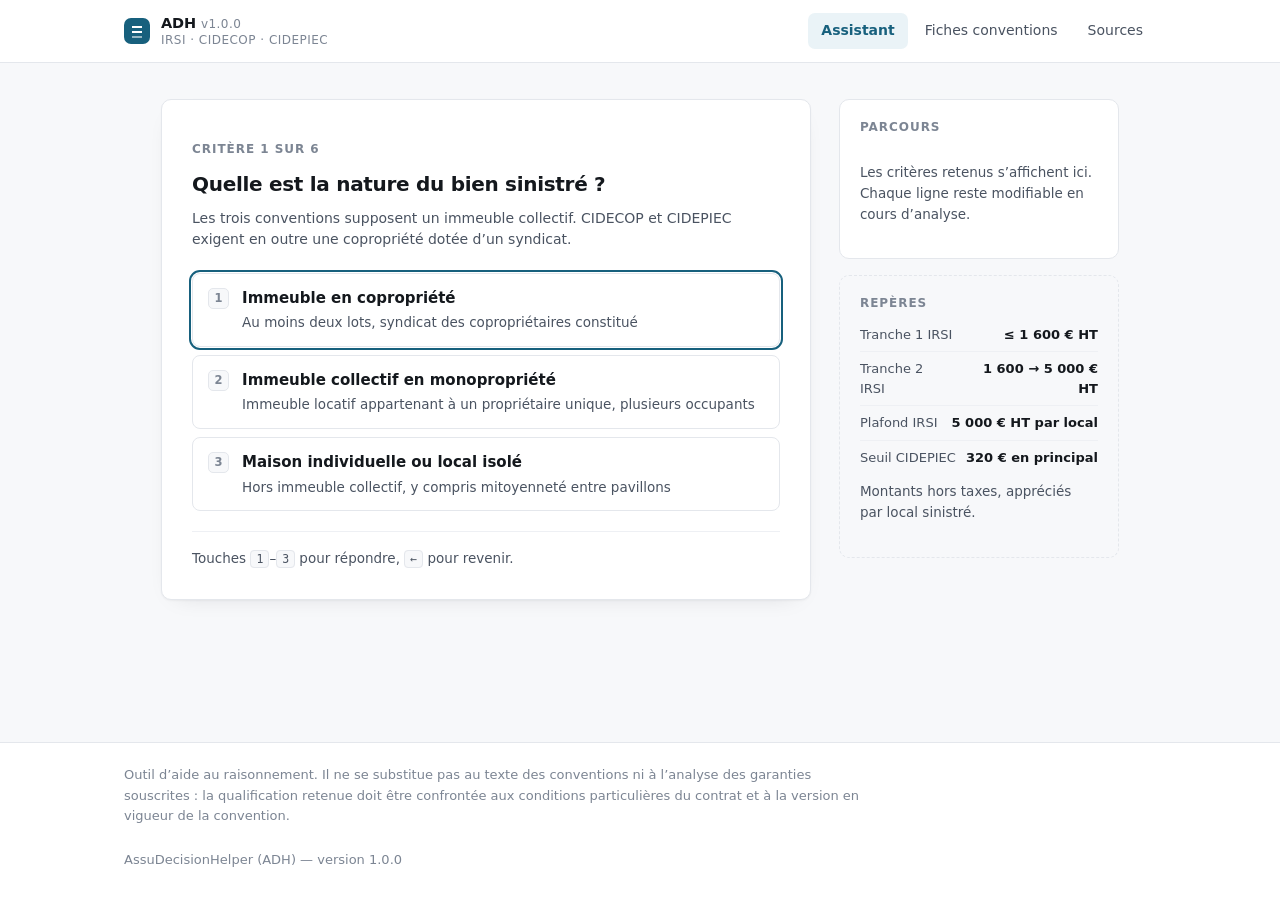
==== index.html @ 17b051e9 "[Add] Initial code" ====
<!doctype html>
<html lang="fr">
  <head>
    <meta charset="utf-8" />
    <meta name="viewport" content="width=device-width, initial-scale=1" />
    <title>ADH — AssuDecisionHelper · IRSI · CIDECOP · CIDEPIEC</title>
    <meta
      name="description"
      content="Outil d'aide à la détermination de la convention d'indemnisation applicable à un sinistre en immeuble collectif : IRSI, CIDECOP, CIDEPIEC."
    />
    <link rel="stylesheet" href="assets/styles.css" />
  </head>
  <body>
    <header class="topbar">
      <div class="wrap topbar__inner">
        <div class="brand">
          <span class="brand__mark" aria-hidden="true"></span>
          <span class="brand__text">
            <strong>ADH <span class="brand__version" id="brand-version"></span></strong>
            <span>IRSI · CIDECOP · CIDEPIEC</span>
          </span>
        </div>
        <nav class="tabs" aria-label="Sections">
          <button class="tab is-active" data-view="assistant" type="button">Assistant</button>
          <button class="tab" data-view="fiches" type="button">Fiches conventions</button>
          <button class="tab" data-view="sources" type="button">Sources</button>
        </nav>
      </div>
    </header>

    <main class="wrap">
      <!-- ================= Assistant ================= -->
      <section id="view-assistant">
        <div class="layout">
          <div class="layout__main">
            <div id="stage" aria-live="polite"></div>
          </div>

          <aside class="layout__side" aria-label="Récapitulatif du parcours">
            <div class="panel">
              <div class="panel__head">
                <h2>Parcours</h2>
                <button id="reset" class="linkbtn" type="button" hidden>Réinitialiser</button>
              </div>
              <ol id="trail" class="trail"></ol>
              <p id="trail-empty" class="muted small">
                Les critères retenus s’affichent ici. Chaque ligne reste modifiable en cours d’analyse.
              </p>
            </div>

            <div class="panel panel--quiet">
              <h2>Repères</h2>
              <dl class="reperes">
                <div><dt>Tranche 1 IRSI</dt><dd>≤ 1 600 € HT</dd></div>
                <div><dt>Tranche 2 IRSI</dt><dd>1 600 → 5 000 € HT</dd></div>
                <div><dt>Plafond IRSI</dt><dd>5 000 € HT par local</dd></div>
                <div><dt>Seuil CIDEPIEC</dt><dd>320 € en principal</dd></div>
              </dl>
              <p class="muted small">Montants hors taxes, appréciés par local sinistré.</p>
            </div>
          </aside>
        </div>
      </section>

      <!-- ================= Fiches ================= -->
      <section id="view-fiches" hidden>
        <div class="pagehead">
          <h1>Fiches conventions</h1>
          <p class="muted">
            Périmètre, mécanisme et répartition de la charge pour chacune des conventions mobilisables en immeuble
            collectif.
          </p>
        </div>

        <div class="table-scroll">
          <table class="compare">
            <caption class="sr-only">Comparatif des trois conventions</caption>
            <thead>
              <tr>
                <th scope="col">Critère</th>
                <th scope="col">IRSI</th>
                <th scope="col">CIDECOP</th>
                <th scope="col">CIDEPIEC</th>
              </tr>
            </thead>
            <tbody>
              <tr>
                <th scope="row">Immeuble</th>
                <td>Collectif, copropriété ou monopropriété</td>
                <td>Copropriété</td>
                <td>Copropriété</td>
              </tr>
              <tr>
                <th scope="row">Périls</th>
                <td>Dégât des eaux, incendie</td>
                <td>Dégât des eaux</td>
                <td>Incendie, foudre, explosion, tempête, CatNat, vol, vandalisme, choc, attentat</td>
              </tr>
              <tr>
                <th scope="row">Montant</th>
                <td>≤ 5 000 € HT par local</td>
                <td>Au-delà du champ IRSI</td>
                <td>&gt; 320 € en principal</td>
              </tr>
              <tr>
                <th scope="row">Gestion</th>
                <td>Assureur gestionnaire unique</td>
                <td>Répartition par nature de dommage</td>
                <td>Répartition par nature de dommage</td>
              </tr>
              <tr>
                <th scope="row">Recours</th>
                <td>Abandonné en T1, ouvert en T2</td>
                <td>Renonciation réciproque</td>
                <td>Renonciation réciproque</td>
              </tr>
            </tbody>
          </table>
        </div>

        <div id="fiches" class="fiches"></div>
      </section>

      <!-- ================= Sources ================= -->
      <section id="view-sources" hidden>
        <div class="pagehead">
          <h1>Sources</h1>
          <p class="muted">
            Documents sur lesquels reposent les règles codées dans cet outil, et points que ces documents ne
            permettent pas de trancher. Liens vérifiés le <span id="date-consultation"></span>.
          </p>
        </div>
        <div id="reserves"></div>
        <div id="sources" class="sources"></div>
      </section>
    </main>

    <footer class="footer">
      <div class="wrap footer__inner">
        <p>
          Outil d’aide au raisonnement. Il ne se substitue pas au texte des conventions ni à l’analyse des garanties
          souscrites : la qualification retenue doit être confrontée aux conditions particulières du contrat et à la
          version en vigueur de la convention.
        </p>
        <p class="footer__meta" id="footer-version"></p>
      </div>
    </footer>

    <script src="assets/version.js"></script>
    <script src="assets/rules.js"></script>
    <script src="assets/sources.js"></script>
    <script src="assets/parcours.js"></script>
    <script src="assets/app.js"></script>
  </body>
</html>
---- assets/styles.css ----
/* ============================================================
   Aide à la décision conventionnelle — feuille de style
   Parti pris : clair, sobre, dense en information mais aéré.
   ============================================================ */

:root {
  --ink: #14181d;
  --ink-soft: #4a5361;
  --ink-faint: #7c8593;
  --line: #e4e7ec;
  --line-soft: #eef0f4;
  --bg: #ffffff;
  --bg-soft: #f7f8fa;
  --accent: #17607d;
  --accent-soft: #eaf3f7;
  --accent-line: #bcd8e3;

  --irsi: #17607d;
  --irsi-bg: #eaf3f7;
  --cidecop: #1d6b52;
  --cidecop-bg: #e9f4ef;
  --cidepiec: #8a5314;
  --cidepiec-bg: #fbf1e3;
  --neutre: #5a6472;
  --neutre-bg: #f2f4f7;

  --radius: 10px;
  --shadow: 0 1px 2px rgba(20, 24, 29, 0.04), 0 8px 24px -16px rgba(20, 24, 29, 0.18);
}

* {
  box-sizing: border-box;
}

html {
  -webkit-text-size-adjust: 100%;
}

body {
  margin: 0;
  min-height: 100vh;
  display: flex;
  flex-direction: column;
  background: var(--bg-soft);
  color: var(--ink);
  font-family: "Segoe UI", system-ui, -apple-system, "Helvetica Neue", Arial, sans-serif;
  font-size: 15.5px;
  line-height: 1.55;
  -webkit-font-smoothing: antialiased;
}

.wrap {
  max-width: 1080px;
  margin: 0 auto;
  padding: 0 24px;
}

.sr-only {
  position: absolute;
  width: 1px;
  height: 1px;
  overflow: hidden;
  clip: rect(0 0 0 0);
  white-space: nowrap;
}

.muted {
  color: var(--ink-soft);
}
.small {
  font-size: 13.5px;
}

/* ---------------- Barre supérieure ---------------- */

.topbar {
  background: var(--bg);
  border-bottom: 1px solid var(--line);
  position: sticky;
  top: 0;
  z-index: 10;
}

.topbar__inner {
  display: flex;
  align-items: center;
  justify-content: space-between;
  gap: 24px;
  min-height: 62px;
  flex-wrap: wrap;
}

.brand {
  display: flex;
  align-items: center;
  gap: 11px;
}

.brand__mark {
  width: 26px;
  height: 26px;
  border-radius: 7px;
  background: var(--accent);
  position: relative;
  flex: none;
}
.brand__mark::after {
  content: "";
  position: absolute;
  inset: 8px 8px auto 8px;
  height: 2px;
  background: #fff;
  box-shadow: 0 5px 0 #fff, 0 10px 0 rgba(255, 255, 255, 0.55);
}

.brand__text {
  display: flex;
  flex-direction: column;
  line-height: 1.25;
}
.brand__text strong {
  font-size: 14.5px;
  font-weight: 600;
  letter-spacing: -0.01em;
}
.brand__text span {
  font-size: 12px;
  color: var(--ink-faint);
  letter-spacing: 0.04em;
}

.tabs {
  display: flex;
  gap: 4px;
}

.tab {
  appearance: none;
  border: 0;
  background: none;
  font: inherit;
  font-size: 14px;
  color: var(--ink-soft);
  padding: 7px 13px;
  border-radius: 7px;
  cursor: pointer;
}
.tab:hover {
  background: var(--bg-soft);
  color: var(--ink);
}
.tab.is-active {
  background: var(--accent-soft);
  color: var(--accent);
  font-weight: 600;
}

/* ---------------- Mise en page ---------------- */

/* Sélecteur composé : main porte aussi .wrap, dont le padding l'emporterait
   sur un simple sélecteur de type et écraserait le retrait vertical. */
main.wrap {
  flex: 1;
  padding: 36px 24px 60px;
}

.layout {
  display: grid;
  grid-template-columns: minmax(0, 1fr) 280px;
  gap: 28px;
  align-items: start;
}

@media (max-width: 880px) {
  .layout {
    grid-template-columns: minmax(0, 1fr);
  }
  .layout__side {
    order: -1;
  }
}

.pagehead {
  margin-bottom: 26px;
}
.pagehead h1 {
  font-size: 22px;
  font-weight: 600;
  letter-spacing: -0.015em;
  margin: 0 0 6px;
}
.pagehead p {
  margin: 0;
  max-width: 62ch;
}

/* ---------------- Carte de question ---------------- */

.card {
  background: var(--bg);
  border: 1px solid var(--line);
  border-radius: var(--radius);
  box-shadow: var(--shadow);
  padding: 28px 30px 30px;
}

.step {
  font-size: 12px;
  font-weight: 600;
  letter-spacing: 0.08em;
  text-transform: uppercase;
  color: var(--ink-faint);
  margin-bottom: 10px;
}

.question {
  font-size: 20px;
  font-weight: 600;
  letter-spacing: -0.015em;
  margin: 0 0 8px;
}

.hint {
  margin: 0 0 22px;
  color: var(--ink-soft);
  font-size: 14px;
  max-width: 66ch;
}

.options {
  display: grid;
  gap: 8px;
}

.option {
  display: flex;
  align-items: flex-start;
  gap: 13px;
  width: 100%;
  text-align: left;
  font: inherit;
  color: inherit;
  background: var(--bg);
  border: 1px solid var(--line);
  border-radius: 8px;
  padding: 13px 15px;
  cursor: pointer;
  transition: border-color 0.12s, background 0.12s, box-shadow 0.12s;
}
.option:hover {
  border-color: var(--accent-line);
  background: #fcfdfe;
}
.option:focus-visible {
  outline: 2px solid var(--accent);
  outline-offset: 1px;
}

.option__key {
  flex: none;
  width: 21px;
  height: 21px;
  border-radius: 5px;
  background: var(--bg-soft);
  border: 1px solid var(--line);
  color: var(--ink-faint);
  font-size: 11.5px;
  font-weight: 600;
  display: grid;
  place-items: center;
  margin-top: 1px;
}
.option:hover .option__key {
  background: var(--accent-soft);
  border-color: var(--accent-line);
  color: var(--accent);
}

.option__body {
  min-width: 0;
}
.option__label {
  font-weight: 550;
  font-size: 15px;
}
.option__hint {
  color: var(--ink-soft);
  font-size: 13.5px;
  margin-top: 2px;
}

.cardfoot {
  margin-top: 20px;
  padding-top: 16px;
  border-top: 1px solid var(--line-soft);
  display: flex;
  gap: 16px;
  align-items: center;
  flex-wrap: wrap;
}

.kbd {
  font-family: ui-monospace, "Cascadia Mono", Consolas, monospace;
  font-size: 11.5px;
  background: var(--bg-soft);
  border: 1px solid var(--line);
  border-radius: 4px;
  padding: 1px 5px;
  color: var(--ink-soft);
}

.linkbtn {
  appearance: none;
  border: 0;
  background: none;
  font: inherit;
  font-size: 13.5px;
  color: var(--accent);
  cursor: pointer;
  padding: 0;
  text-decoration: underline;
  text-decoration-color: var(--accent-line);
  text-underline-offset: 3px;
}
.linkbtn:hover {
  text-decoration-color: currentColor;
}

.btn {
  appearance: none;
  font: inherit;
  font-size: 14px;
  border: 1px solid var(--line);
  background: var(--bg);
  color: var(--ink);
  border-radius: 7px;
  padding: 8px 14px;
  cursor: pointer;
}
.btn:hover {
  border-color: var(--accent-line);
  background: #fcfdfe;
}
.btn--primary {
  background: var(--accent);
  border-color: var(--accent);
  color: #fff;
}
.btn--primary:hover {
  background: #14556f;
  border-color: #14556f;
}

/* ---------------- Panneau latéral ---------------- */

.panel {
  background: var(--bg);
  border: 1px solid var(--line);
  border-radius: var(--radius);
  padding: 18px 20px 20px;
  margin-bottom: 16px;
}
.panel--quiet {
  background: transparent;
  border-style: dashed;
}
.panel h2 {
  font-size: 12px;
  font-weight: 600;
  letter-spacing: 0.08em;
  text-transform: uppercase;
  color: var(--ink-faint);
  margin: 0 0 12px;
}
.panel__head {
  display: flex;
  align-items: baseline;
  justify-content: space-between;
  gap: 12px;
}
.panel__head h2 {
  margin-bottom: 12px;
}

.trail {
  list-style: none;
  margin: 0;
  padding: 0;
  display: grid;
  gap: 2px;
}
.trail:empty {
  display: none;
}

.trail__item {
  display: block;
  width: 100%;
  text-align: left;
  font: inherit;
  background: none;
  border: 0;
  border-left: 2px solid var(--line);
  padding: 5px 0 6px 12px;
  cursor: pointer;
  border-radius: 0 5px 5px 0;
}
.trail__item:hover {
  background: var(--bg-soft);
  border-left-color: var(--accent);
}
.trail__item dl {
  margin: 0;
}
.trail__item dt {
  font-size: 11.5px;
  color: var(--ink-faint);
  letter-spacing: 0.01em;
}
.trail__item dd {
  margin: 0;
  font-size: 13.5px;
  font-weight: 550;
  color: var(--ink);
}

.reperes {
  margin: 0 0 10px;
  display: grid;
  gap: 7px;
}
.reperes > div {
  display: flex;
  justify-content: space-between;
  gap: 10px;
  font-size: 13px;
  padding-bottom: 6px;
  border-bottom: 1px solid var(--line-soft);
}
.reperes > div:last-child {
  border-bottom: 0;
  padding-bottom: 0;
}
.reperes dt {
  color: var(--ink-soft);
}
.reperes dd {
  margin: 0;
  font-variant-numeric: tabular-nums;
  font-weight: 550;
  text-align: right;
}

/* ---------------- Résultat ---------------- */

.result {
  background: var(--bg);
  border: 1px solid var(--line);
  border-radius: var(--radius);
  box-shadow: var(--shadow);
  overflow: hidden;
}

/* La carte reçoit le focus au rendu pour les lecteurs d'écran : pas d'anneau visible. */
.result:focus {
  outline: none;
}

.result__head {
  padding: 24px 30px 22px;
  border-bottom: 1px solid var(--line-soft);
  border-top: 3px solid var(--tone, var(--accent));
  background: var(--tone-bg, var(--accent-soft));
}

.result__eyebrow {
  display: flex;
  align-items: center;
  gap: 9px;
  margin-bottom: 8px;
}
.result__code {
  font-size: 12px;
  font-weight: 700;
  letter-spacing: 0.1em;
  text-transform: uppercase;
  color: var(--tone, var(--accent));
}
.badge {
  font-size: 11.5px;
  font-weight: 600;
  padding: 2px 8px;
  border-radius: 20px;
  background: rgba(255, 255, 255, 0.75);
  border: 1px solid var(--tone-line, var(--accent-line));
  color: var(--tone, var(--accent));
}

.result__title {
  font-size: 21px;
  font-weight: 600;
  letter-spacing: -0.018em;
  margin: 0 0 3px;
}
.result__sub {
  margin: 0 0 12px;
  font-size: 13.5px;
  color: var(--ink-soft);
}
.result__lead {
  margin: 0;
  font-size: 15px;
  max-width: 70ch;
}

.result__body {
  padding: 24px 30px 8px;
}

.block {
  padding-bottom: 22px;
  margin-bottom: 22px;
  border-bottom: 1px solid var(--line-soft);
}
.block:last-child {
  border-bottom: 0;
}
.block > h3 {
  font-size: 12px;
  font-weight: 600;
  letter-spacing: 0.08em;
  text-transform: uppercase;
  color: var(--ink-faint);
  margin: 0 0 10px;
}
.block p {
  margin: 0 0 8px;
  max-width: 74ch;
}
.block p:last-child {
  margin-bottom: 0;
}

.list {
  margin: 0;
  padding-left: 0;
  list-style: none;
  display: grid;
  gap: 7px;
  max-width: 74ch;
}
.list li {
  position: relative;
  padding-left: 18px;
}
.list li::before {
  content: "";
  position: absolute;
  left: 3px;
  top: 0.62em;
  width: 5px;
  height: 5px;
  border-radius: 50%;
  background: var(--accent-line);
}

.list--num {
  counter-reset: s;
}
.list--num li {
  padding-left: 26px;
  counter-increment: s;
}
.list--num li::before {
  content: counter(s);
  background: var(--bg-soft);
  border: 1px solid var(--line);
  color: var(--ink-soft);
  width: 18px;
  height: 18px;
  border-radius: 5px;
  top: 0.18em;
  left: 0;
  font-size: 11px;
  font-weight: 600;
  display: grid;
  place-items: center;
  line-height: 1;
}

.callout {
  background: #fffdf7;
  border: 1px solid #f0e4c8;
  border-radius: 8px;
  padding: 14px 16px;
}
.callout > h3 {
  color: #8a6b14;
}
.callout .list li::before {
  background: #d9bb6a;
}

.spotlight {
  display: flex;
  align-items: center;
  gap: 12px;
  background: var(--bg-soft);
  border: 1px solid var(--line);
  border-radius: 8px;
  padding: 14px 16px;
}
.spotlight__label {
  font-size: 11.5px;
  font-weight: 600;
  letter-spacing: 0.07em;
  text-transform: uppercase;
  color: var(--ink-faint);
  flex: none;
}
.spotlight__value {
  font-weight: 600;
  font-size: 15px;
}
@media (max-width: 620px) {
  .spotlight {
    flex-direction: column;
    align-items: flex-start;
    gap: 4px;
  }
}

.result__foot {
  padding: 18px 30px 22px;
  border-top: 1px solid var(--line-soft);
  background: #fcfcfd;
  display: flex;
  gap: 10px;
  flex-wrap: wrap;
}

/* ---------------- Fiches ---------------- */

.fiches {
  display: grid;
  gap: 16px;
  margin-top: 26px;
}

.fiche {
  background: var(--bg);
  border: 1px solid var(--line);
  border-left: 3px solid var(--tone, var(--accent));
  border-radius: var(--radius);
  padding: 22px 26px 24px;
}
.fiche__code {
  font-size: 12px;
  font-weight: 700;
  letter-spacing: 0.1em;
  text-transform: uppercase;
  color: var(--tone, var(--accent));
}
.fiche h2 {
  font-size: 18px;
  font-weight: 600;
  letter-spacing: -0.015em;
  margin: 4px 0 2px;
  text-transform: none;
  color: var(--ink);
}
.fiche__nom {
  font-size: 13.5px;
  color: var(--ink-soft);
  margin: 0 0 10px;
}
.fiche__lead {
  margin: 0 0 18px;
  max-width: 76ch;
}
.fiche__grid {
  display: grid;
  gap: 18px;
}
@media (min-width: 760px) {
  .fiche__grid {
    grid-template-columns: repeat(auto-fit, minmax(240px, 1fr));
  }
}
.fiche__grid h3 {
  font-size: 12px;
  font-weight: 600;
  letter-spacing: 0.08em;
  text-transform: uppercase;
  color: var(--ink-faint);
  margin: 0 0 8px;
}

/* ---------------- Comparatif ---------------- */

.table-scroll {
  overflow-x: auto;
  border: 1px solid var(--line);
  border-radius: var(--radius);
  background: var(--bg);
}

.compare {
  border-collapse: collapse;
  width: 100%;
  min-width: 720px;
  font-size: 13.5px;
}
.compare th,
.compare td {
  text-align: left;
  padding: 11px 16px;
  border-bottom: 1px solid var(--line-soft);
  vertical-align: top;
}
.compare thead th {
  font-size: 11.5px;
  letter-spacing: 0.07em;
  text-transform: uppercase;
  color: var(--ink-faint);
  background: var(--bg-soft);
  font-weight: 600;
  white-space: nowrap;
}
.compare tbody th {
  color: var(--ink-soft);
  font-weight: 550;
  white-space: nowrap;
  width: 1%;
}
.compare tbody tr:last-child th,
.compare tbody tr:last-child td {
  border-bottom: 0;
}

/* ---------------- Sources ---------------- */

.reserves {
  background: #fffdf7;
  border: 1px solid #f0e4c8;
  border-radius: var(--radius);
  padding: 20px 24px 22px;
  margin-bottom: 30px;
}
.reserves h2 {
  font-size: 12px;
  font-weight: 600;
  letter-spacing: 0.08em;
  text-transform: uppercase;
  color: #8a6b14;
  margin: 0 0 14px;
}
.reserves__list {
  margin: 0;
  display: grid;
  gap: 12px;
}
@media (min-width: 780px) {
  /* Terme à gauche, portée de la réserve à droite. */
  .reserves__list {
    grid-template-columns: minmax(150px, 0.45fr) 1fr;
    gap: 13px 24px;
  }
}
.reserves__list dt {
  font-weight: 600;
  font-size: 14px;
}
.reserves__list dd {
  margin: 2px 0 0;
  font-size: 13.5px;
  color: var(--ink-soft);
}

.sources {
  display: grid;
  gap: 30px;
}

.srcgroup__titre {
  font-size: 12px;
  font-weight: 600;
  letter-spacing: 0.08em;
  text-transform: uppercase;
  color: var(--ink-faint);
  margin: 0 0 8px;
  padding-bottom: 8px;
  border-bottom: 1px solid var(--line);
}
.srcgroup__intro {
  margin: 0 0 16px;
  font-size: 13.5px;
  color: var(--ink-soft);
  max-width: 80ch;
}

.srclist {
  list-style: none;
  margin: 0;
  padding: 0;
  display: grid;
  gap: 12px;
}

.src {
  background: var(--bg);
  border: 1px solid var(--line);
  border-radius: 8px;
  padding: 15px 18px 16px;
}
.src--manquant {
  background: transparent;
  border-style: dashed;
}

.src__titre {
  font-size: 15px;
  font-weight: 600;
  color: var(--accent);
  text-decoration: none;
  border-bottom: 1px solid var(--accent-line);
  padding-bottom: 1px;
}
a.src__titre:hover {
  border-bottom-color: var(--accent);
}
.src--manquant .src__titre {
  color: var(--ink-soft);
  border-bottom: 0;
}

.src__meta {
  margin: 3px 0 0;
  font-size: 13px;
  color: var(--ink-faint);
}
.src__format {
  font-variant-numeric: tabular-nums;
}
.src__note {
  margin: 9px 0 0;
  font-size: 13.5px;
  color: var(--ink-soft);
  max-width: 84ch;
}
.src__url {
  margin: 9px 0 0;
  font-family: ui-monospace, "Cascadia Mono", Consolas, monospace;
  font-size: 11.5px;
  color: var(--ink-faint);
  word-break: break-all;
}

/* ---------------- Pied de page ---------------- */

.footer {
  border-top: 1px solid var(--line);
  background: var(--bg);
  padding: 22px 0 30px;
}
.footer__inner {
  display: flex;
  justify-content: space-between;
  align-items: flex-end;
  gap: 24px;
  flex-wrap: wrap;
}
.footer p {
  margin: 0;
  font-size: 13px;
  color: var(--ink-faint);
  max-width: 90ch;
}
.footer__meta {
  white-space: nowrap;
  font-variant-numeric: tabular-nums;
}

.brand__version {
  font-weight: 500;
  color: var(--ink-faint);
  font-variant-numeric: tabular-nums;
  font-size: 12.5px;
}

/* ---------------- Impression ---------------- */

@media print {
  body {
    background: #fff;
    font-size: 11pt;
  }
  .topbar,
  .footer,
  .result__foot,
  .panel--quiet,
  #reset,
  .cardfoot {
    display: none !important;
  }
  .layout {
    grid-template-columns: 1fr;
  }
  .result,
  .panel {
    box-shadow: none;
    break-inside: avoid;
  }
  .result__head {
    background: #fff;
  }
}
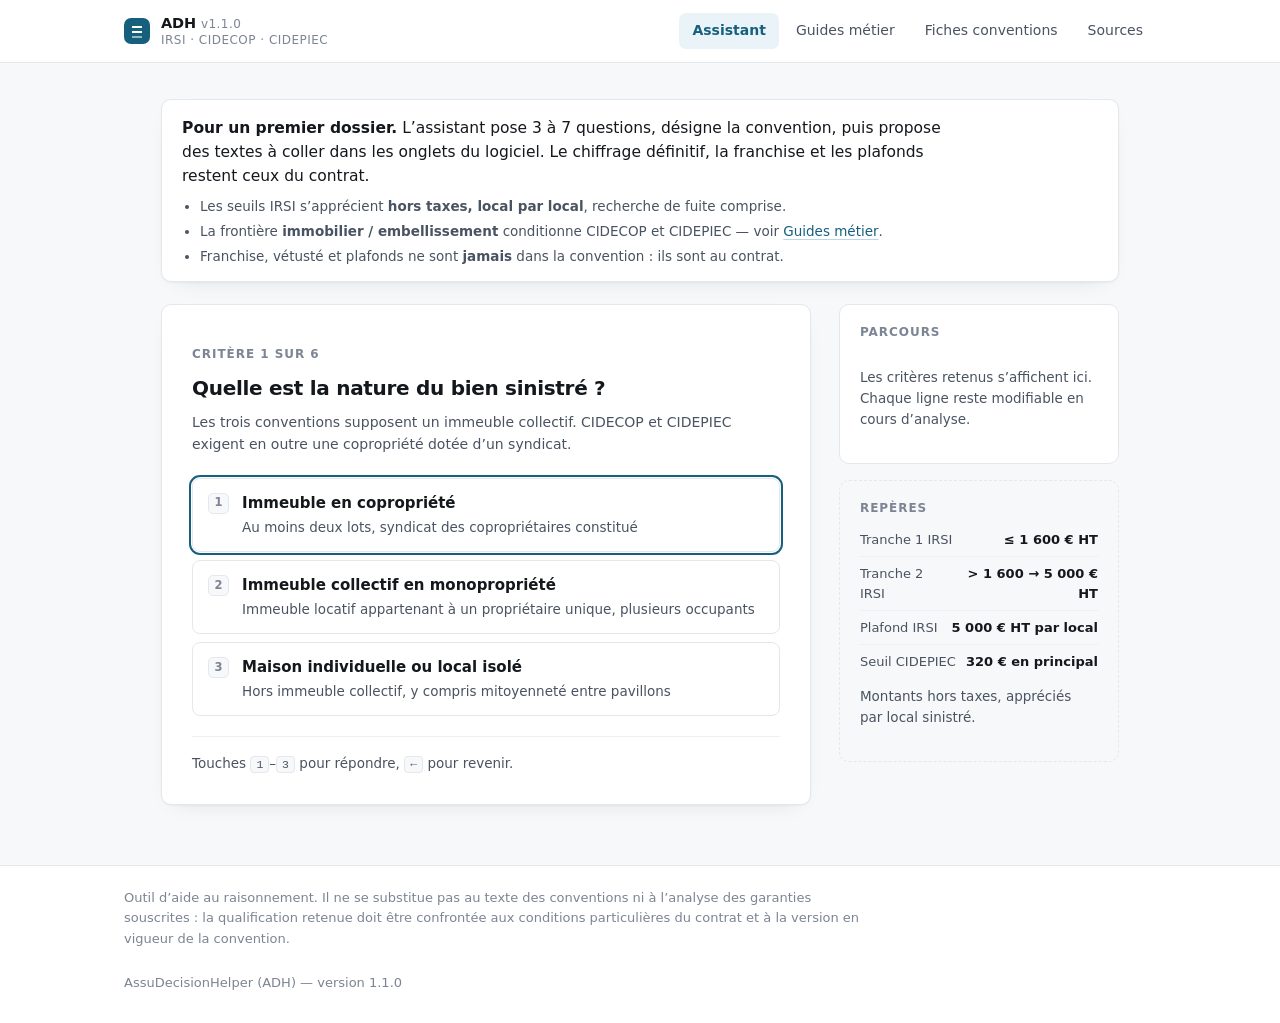
==== commit ba8dbd8e: "[Modify] Auto generated text" ====
--- a/index.html
+++ b/index.html
@@ -6,7 +6,7 @@
     <title>ADH — AssuDecisionHelper · IRSI · CIDECOP · CIDEPIEC</title>
     <meta
       name="description"
-      content="Outil d'aide à la détermination de la convention d'indemnisation applicable à un sinistre en immeuble collectif : IRSI, CIDECOP, CIDEPIEC."
+      content="Aide les nouveaux experts à qualifier IRSI, CIDECOP ou CIDEPIEC, chiffrer l'assiette du dossier et coller les textes dans leur logiciel."
     />
     <link rel="stylesheet" href="assets/styles.css" />
   </head>
@@ -22,6 +22,7 @@
         </div>
         <nav class="tabs" aria-label="Sections">
           <button class="tab is-active" data-view="assistant" type="button">Assistant</button>
+          <button class="tab" data-view="guides" type="button">Guides métier</button>
           <button class="tab" data-view="fiches" type="button">Fiches conventions</button>
           <button class="tab" data-view="sources" type="button">Sources</button>
         </nav>
@@ -31,6 +32,21 @@
     <main class="wrap">
       <!-- ================= Assistant ================= -->
       <section id="view-assistant">
+        <aside id="intro-novice" class="intro">
+          <p>
+            <strong>Pour un premier dossier.</strong> L’assistant pose 3 à 7 questions, désigne la convention, puis
+            propose des textes à coller dans les onglets du logiciel. Le chiffrage définitif, la franchise et les
+            plafonds restent ceux du contrat.
+          </p>
+          <ul>
+            <li>Les seuils IRSI s’apprécient <strong>hors taxes, local par local</strong>, recherche de fuite comprise.</li>
+            <li>
+              La frontière <strong>immobilier / embellissement</strong> conditionne CIDECOP et CIDEPIEC — voir
+              <button class="linkbtn" type="button" data-view="guides">Guides métier</button>.
+            </li>
+            <li>Franchise, vétusté et plafonds ne sont <strong>jamais</strong> dans la convention : ils sont au contrat.</li>
+          </ul>
+        </aside>
         <div class="layout">
           <div class="layout__main">
             <div id="stage" aria-live="polite"></div>
@@ -52,7 +68,7 @@
               <h2>Repères</h2>
               <dl class="reperes">
                 <div><dt>Tranche 1 IRSI</dt><dd>≤ 1 600 € HT</dd></div>
-                <div><dt>Tranche 2 IRSI</dt><dd>1 600 → 5 000 € HT</dd></div>
+                <div><dt>Tranche 2 IRSI</dt><dd>&gt; 1 600 → 5 000 € HT</dd></div>
                 <div><dt>Plafond IRSI</dt><dd>5 000 € HT par local</dd></div>
                 <div><dt>Seuil CIDEPIEC</dt><dd>320 € en principal</dd></div>
               </dl>
@@ -60,6 +76,19 @@
             </div>
           </aside>
         </div>
+      </section>
+
+      <!-- ================= Guides ================= -->
+      <section id="view-guides" hidden>
+        <div class="pagehead">
+          <h1>Guides métier</h1>
+          <p class="muted">
+            Repères pour chiffrer l’assiette, qualifier immobilier / embellissements / mobilier, et ne pas confondre
+            convention et contrat. Ces fiches n’augmentent pas les garanties souscrites.
+          </p>
+        </div>
+        <div id="guides-toc" class="guide-toc"></div>
+        <div id="guides" class="guides"></div>
       </section>
 
       <!-- ================= Fiches ================= -->
@@ -149,6 +178,8 @@
     <script src="assets/version.js"></script>
     <script src="assets/rules.js"></script>
     <script src="assets/sources.js"></script>
+    <script src="assets/guides.js"></script>
+    <script src="assets/textes.js"></script>
     <script src="assets/parcours.js"></script>
     <script src="assets/app.js"></script>
   </body>
--- a/assets/styles.css
+++ b/assets/styles.css
@@ -132,6 +132,7 @@
 .tabs {
   display: flex;
   gap: 4px;
+  flex-wrap: wrap;
 }
 
 .tab {
@@ -275,6 +276,16 @@
   border-color: var(--accent-line);
   color: var(--accent);
 }
+.option--hinted {
+  border-color: var(--accent);
+  background: var(--accent-soft);
+  box-shadow: 0 0 0 1px var(--accent-line);
+}
+.option--hinted .option__key {
+  background: var(--accent);
+  border-color: var(--accent);
+  color: #fff;
+}
 
 .option__body {
   min-width: 0;
@@ -349,6 +360,10 @@
 .btn--primary:hover {
   background: #14556f;
   border-color: #14556f;
+}
+.btn--tiny {
+  font-size: 12.5px;
+  padding: 4px 10px;
 }
 
 /* ---------------- Panneau latéral ---------------- */
@@ -856,6 +871,218 @@
   word-break: break-all;
 }
 
+/* ---------------- Accueil novice ---------------- */
+
+.intro {
+  background: var(--bg);
+  border: 1px solid var(--line);
+  border-radius: var(--radius);
+  padding: 16px 20px 14px;
+  margin-bottom: 22px;
+  box-shadow: var(--shadow);
+}
+.intro p {
+  margin: 0 0 8px;
+  max-width: 78ch;
+}
+.intro ul {
+  margin: 0;
+  padding-left: 18px;
+  color: var(--ink-soft);
+  font-size: 13.5px;
+  display: grid;
+  gap: 4px;
+}
+.intro .linkbtn {
+  font-size: inherit;
+}
+
+.hint-link {
+  display: inline-block;
+  margin: -12px 0 18px;
+  font-size: 13.5px;
+}
+
+/* ---------------- Saisie du montant ---------------- */
+
+.montant-aide {
+  display: grid;
+  gap: 6px;
+  margin: 0 0 18px;
+  padding: 14px 16px;
+  background: var(--bg-soft);
+  border: 1px dashed var(--line);
+  border-radius: 8px;
+}
+.montant-aide__label {
+  font-size: 12px;
+  font-weight: 600;
+  letter-spacing: 0.06em;
+  text-transform: uppercase;
+  color: var(--ink-faint);
+}
+.montant-aide__input {
+  font: inherit;
+  font-variant-numeric: tabular-nums;
+  width: 100%;
+  max-width: 220px;
+  border: 1px solid var(--line);
+  border-radius: 7px;
+  padding: 8px 10px;
+  background: var(--bg);
+}
+.montant-aide__input:focus {
+  outline: 2px solid var(--accent);
+  outline-offset: 1px;
+}
+.montant-aide__lecture {
+  margin: 2px 0 0;
+}
+
+/* ---------------- Dossier / textes à coller ---------------- */
+
+.dossier,
+.textes {
+  padding: 22px 30px;
+  border-top: 1px solid var(--line-soft);
+}
+.dossier h3,
+.textes__head h3 {
+  font-size: 12px;
+  font-weight: 600;
+  letter-spacing: 0.08em;
+  text-transform: uppercase;
+  color: var(--ink-faint);
+  margin: 0 0 6px;
+}
+.dossier__grid {
+  display: grid;
+  gap: 12px;
+  margin-top: 12px;
+}
+@media (min-width: 640px) {
+  .dossier__grid {
+    grid-template-columns: 1fr 1fr;
+  }
+}
+.field {
+  display: grid;
+  gap: 4px;
+}
+.field__label {
+  font-size: 12px;
+  color: var(--ink-faint);
+}
+.field__input {
+  font: inherit;
+  border: 1px solid var(--line);
+  border-radius: 7px;
+  padding: 7px 10px;
+  background: var(--bg);
+  width: 100%;
+}
+.field__input:focus {
+  outline: 2px solid var(--accent);
+  outline-offset: 1px;
+}
+
+.textes__head {
+  margin-bottom: 14px;
+}
+.texte {
+  border: 1px solid var(--line);
+  border-radius: 8px;
+  margin-bottom: 10px;
+  overflow: hidden;
+  background: var(--bg-soft);
+}
+.texte:last-child {
+  margin-bottom: 0;
+}
+.texte__barre {
+  display: flex;
+  justify-content: space-between;
+  align-items: center;
+  gap: 12px;
+  padding: 8px 12px;
+  background: var(--bg);
+  border-bottom: 1px solid var(--line-soft);
+}
+.texte__barre h4 {
+  margin: 0;
+  font-size: 13.5px;
+  font-weight: 600;
+}
+.texte__corps {
+  margin: 0;
+  padding: 12px 14px 14px;
+  font-family: inherit;
+  font-size: 13.5px;
+  line-height: 1.5;
+  white-space: pre-wrap;
+  max-width: none;
+}
+
+/* ---------------- Guides métier ---------------- */
+
+.guide-toc {
+  display: flex;
+  flex-wrap: wrap;
+  gap: 8px;
+  margin-bottom: 22px;
+}
+.guide-toc__item {
+  font-size: 13.5px;
+  color: var(--accent);
+  text-decoration: none;
+  border: 1px solid var(--accent-line);
+  background: var(--accent-soft);
+  border-radius: 20px;
+  padding: 5px 12px;
+}
+.guide-toc__item:hover {
+  border-color: var(--accent);
+}
+
+.guides {
+  display: grid;
+  gap: 16px;
+}
+.guide {
+  background: var(--bg);
+  border: 1px solid var(--line);
+  border-radius: var(--radius);
+  padding: 22px 26px 24px;
+  scroll-margin-top: 80px;
+}
+.guide h2 {
+  font-size: 18px;
+  font-weight: 600;
+  letter-spacing: -0.015em;
+  margin: 0 0 8px;
+  text-transform: none;
+  color: var(--ink);
+}
+.guide__chapo {
+  margin: 0 0 18px;
+  max-width: 76ch;
+  color: var(--ink-soft);
+}
+.guide__sec {
+  margin-top: 18px;
+}
+.guide__sec h3 {
+  font-size: 12px;
+  font-weight: 600;
+  letter-spacing: 0.08em;
+  text-transform: uppercase;
+  color: var(--ink-faint);
+  margin: 0 0 8px;
+}
+.guide .table-scroll {
+  margin: 4px 0 8px;
+}
+
 /* ---------------- Pied de page ---------------- */
 
 .footer {
@@ -900,7 +1127,11 @@
   .result__foot,
   .panel--quiet,
   #reset,
-  .cardfoot {
+  .cardfoot,
+  .intro,
+  .dossier,
+  .texte__barre .btn,
+  .montant-aide {
     display: none !important;
   }
   .layout {
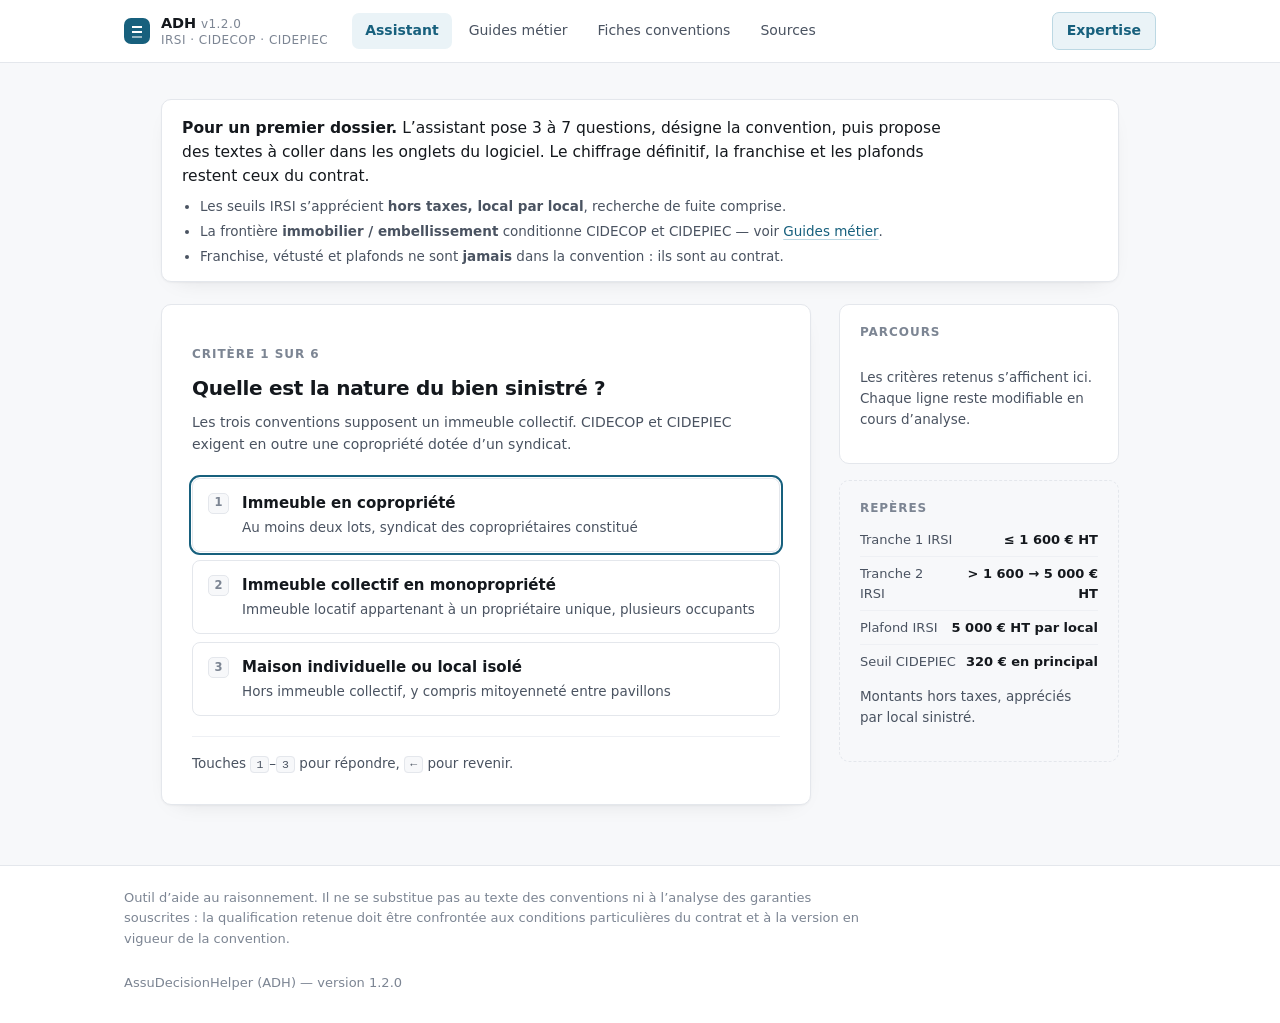
==== commit 56d01d7d: "[Add] Expertise" ====
--- a/index.html
+++ b/index.html
@@ -26,6 +26,7 @@
           <button class="tab" data-view="fiches" type="button">Fiches conventions</button>
           <button class="tab" data-view="sources" type="button">Sources</button>
         </nav>
+        <a class="topbar__expertise" href="expertise.html">Expertise</a>
       </div>
     </header>
 
--- a/assets/styles.css
+++ b/assets/styles.css
@@ -54,6 +54,9 @@
   margin: 0 auto;
   padding: 0 24px;
 }
+.wrap--wide {
+  max-width: 1240px;
+}
 
 .sr-only {
   position: absolute;
@@ -133,6 +136,38 @@
   display: flex;
   gap: 4px;
   flex-wrap: wrap;
+  flex: 1;
+}
+
+a.brand {
+  text-decoration: none;
+  color: inherit;
+}
+a.tab {
+  text-decoration: none;
+}
+
+.topbar__expertise {
+  appearance: none;
+  font: inherit;
+  font-size: 14px;
+  font-weight: 600;
+  color: var(--accent);
+  text-decoration: none;
+  padding: 7px 14px;
+  border-radius: 7px;
+  border: 1px solid var(--accent-line);
+  background: var(--accent-soft);
+  flex: none;
+  margin-left: auto;
+}
+.topbar__expertise:hover {
+  border-color: var(--accent);
+}
+.topbar__expertise.is-active {
+  background: var(--accent);
+  border-color: var(--accent);
+  color: #fff;
 }
 
 .tab {
@@ -1081,6 +1116,294 @@
 }
 .guide .table-scroll {
   margin: 4px 0 8px;
+}
+
+/* ---------------- Expertise (formulaire) ---------------- */
+
+.exp-erreur {
+  background: #fdf2f2;
+  border: 1px solid #e8b4b4;
+  color: #8a2b2b;
+  border-radius: var(--radius);
+  padding: 12px 16px;
+  margin-bottom: 18px;
+}
+
+.exp-layout {
+  display: grid;
+  gap: 18px;
+}
+@media (min-width: 960px) {
+  .exp-layout {
+    grid-template-columns: minmax(280px, 1fr) minmax(0, 2fr);
+    align-items: start;
+  }
+  .exp-col--fiche {
+    z-index: 3;
+  }
+}
+
+.exp-card {
+  background: var(--bg);
+  border: 1px solid var(--line);
+  border-radius: var(--radius);
+  box-shadow: var(--shadow);
+  padding: 18px 20px 20px;
+  margin-bottom: 16px;
+  overflow: visible;
+}
+.exp-card h2 {
+  font-size: 13px;
+  font-weight: 650;
+  letter-spacing: 0.08em;
+  text-transform: uppercase;
+  color: var(--ink-faint);
+  margin: 0 0 14px;
+}
+.exp-card__head {
+  display: flex;
+  justify-content: space-between;
+  align-items: center;
+  gap: 12px;
+  margin-bottom: 14px;
+}
+.exp-card__head h2 {
+  margin: 0;
+}
+
+.exp-card--causes {
+  border-color: #e6cfa8;
+  background: #fffdf7;
+}
+
+.exp-grid {
+  display: grid;
+  gap: 12px;
+  margin-bottom: 12px;
+}
+.exp-grid--2 {
+  grid-template-columns: 1fr 1fr;
+}
+.exp-grid--5 {
+  grid-template-columns: repeat(2, 1fr);
+}
+@media (min-width: 720px) {
+  .exp-grid--5 {
+    grid-template-columns: 0.7fr 1.2fr 1.4fr 1fr 1fr;
+  }
+}
+@media (max-width: 640px) {
+  .exp-grid--2,
+  .exp-grid--5 {
+    grid-template-columns: 1fr;
+  }
+}
+
+.saisie {
+  border-color: #d98a8a !important;
+  background: #fdf7f7 !important;
+}
+
+.combo.is-open {
+  z-index: 50;
+}
+.combo__input {
+  width: 100%;
+  padding-right: 34px;
+}
+.combo__chevron {
+  position: absolute;
+  top: 0;
+  right: 0;
+  width: 34px;
+  height: 100%;
+  border: 0;
+  background: transparent;
+  cursor: pointer;
+  padding: 0;
+}
+.combo__chevron::before {
+  content: "";
+  display: block;
+  width: 8px;
+  height: 8px;
+  margin: 0 auto;
+  border-right: 2px solid var(--ink-soft);
+  border-bottom: 2px solid var(--ink-soft);
+  transform: translateY(-2px) rotate(45deg);
+}
+.combo.is-open .combo__chevron::before {
+  transform: translateY(2px) rotate(-135deg);
+}
+.combo__list {
+  position: absolute;
+  left: 0;
+  right: 0;
+  top: calc(100% + 4px);
+  z-index: 40;
+  max-height: 240px;
+  overflow: auto;
+  margin: 0;
+  padding: 4px;
+  list-style: none;
+  background: var(--bg);
+  border: 1px solid var(--line);
+  border-radius: 8px;
+  box-shadow: var(--shadow);
+}
+.combo__item {
+  padding: 8px 10px;
+  border-radius: 6px;
+  cursor: pointer;
+  font-size: 14px;
+}
+.combo__item:hover,
+.combo__item.is-active {
+  background: var(--accent-soft);
+}
+.combo__item.is-selected {
+  font-weight: 600;
+  color: var(--accent);
+}
+.combo__vide {
+  padding: 8px 10px;
+  color: var(--ink-faint);
+  font-size: 13.5px;
+}
+
+.calcule,
+output.calcule {
+  display: block;
+  border-color: #7aa7c9 !important;
+  background: #f3f8fc !important;
+  min-height: 38px;
+  white-space: pre-wrap;
+}
+.calcule-cell {
+  background: #f3f8fc;
+}
+.calcule-wrap {
+  position: relative;
+}
+.calcule-wrap .calcule {
+  padding-right: 36px;
+}
+.calcule-copy {
+  position: absolute;
+  top: 50%;
+  right: 4px;
+  transform: translateY(-50%);
+  width: 28px;
+  height: 28px;
+  display: grid;
+  place-items: center;
+  border: 0;
+  border-radius: 6px;
+  padding: 0;
+  background: transparent;
+  color: #4a7fa3;
+  cursor: pointer;
+  opacity: 0;
+  pointer-events: none;
+  transition: opacity 0.12s ease, background 0.12s ease, color 0.12s ease;
+}
+.calcule-wrap.has-texte:hover .calcule-copy,
+.calcule-wrap.has-texte:focus-within .calcule-copy,
+.calcule-copy:focus-visible {
+  opacity: 1;
+  pointer-events: auto;
+}
+.calcule-copy:hover,
+.calcule-copy:focus-visible {
+  background: #e4eef6;
+  color: #2f5f82;
+}
+.calcule-copy.is-copied {
+  background: #e8f0e9;
+  color: #2f6b45;
+}
+.calcule-wrap:has(.exp-texte) .calcule-copy {
+  top: 8px;
+  transform: none;
+}
+
+.exp-texte {
+  border: 1px solid #7aa7c9;
+  border-radius: 7px;
+  background: #f3f8fc;
+  padding: 12px 14px;
+  font-size: 14px;
+  line-height: 1.55;
+  white-space: pre-wrap;
+  min-height: 4.5em;
+  margin: 0 0 12px;
+}
+pre.exp-texte {
+  font-family: inherit;
+  margin-top: 12px;
+}
+
+.exp-verif-liste {
+  display: grid;
+  gap: 8px;
+}
+.exp-copie {
+  background: var(--bg-soft);
+  border: 1px solid var(--line);
+  border-radius: 8px;
+  padding: 12px 14px;
+  font-size: 14px;
+  line-height: 1.5;
+  color: var(--ink);
+  cursor: pointer;
+  white-space: pre-wrap;
+}
+.exp-copie:hover {
+  background: #eceef2;
+}
+.exp-copie:focus-visible {
+  outline: 2px solid var(--accent);
+  outline-offset: 1px;
+}
+.exp-copie.is-copied {
+  background: #e8f0e9;
+  border-color: #b7dbcb;
+}
+
+.exp-pile {
+  display: grid;
+  gap: 12px;
+}
+.exp-poste {
+  display: grid;
+  gap: 8px;
+  padding-bottom: 12px;
+  border-bottom: 1px solid var(--line-soft);
+}
+.exp-poste:last-child {
+  border-bottom: 0;
+  padding-bottom: 0;
+}
+.exp-poste__ligne {
+  display: grid;
+  gap: 4px;
+}
+.exp-poste__label {
+  font-size: 12px;
+  color: var(--ink-faint);
+}
+
+.pagehead code {
+  font-size: 12.5px;
+  background: var(--bg-soft);
+  border: 1px solid var(--line);
+  border-radius: 4px;
+  padding: 1px 5px;
+}
+
+textarea.field__input {
+  resize: vertical;
+  min-height: 58px;
 }
 
 /* ---------------- Pied de page ---------------- */
@@ -1131,7 +1454,9 @@
   .intro,
   .dossier,
   .texte__barre .btn,
-  .montant-aide {
+  .montant-aide,
+  .topbar__expertise,
+  .exp-card__head .btn {
     display: none !important;
   }
   .layout {
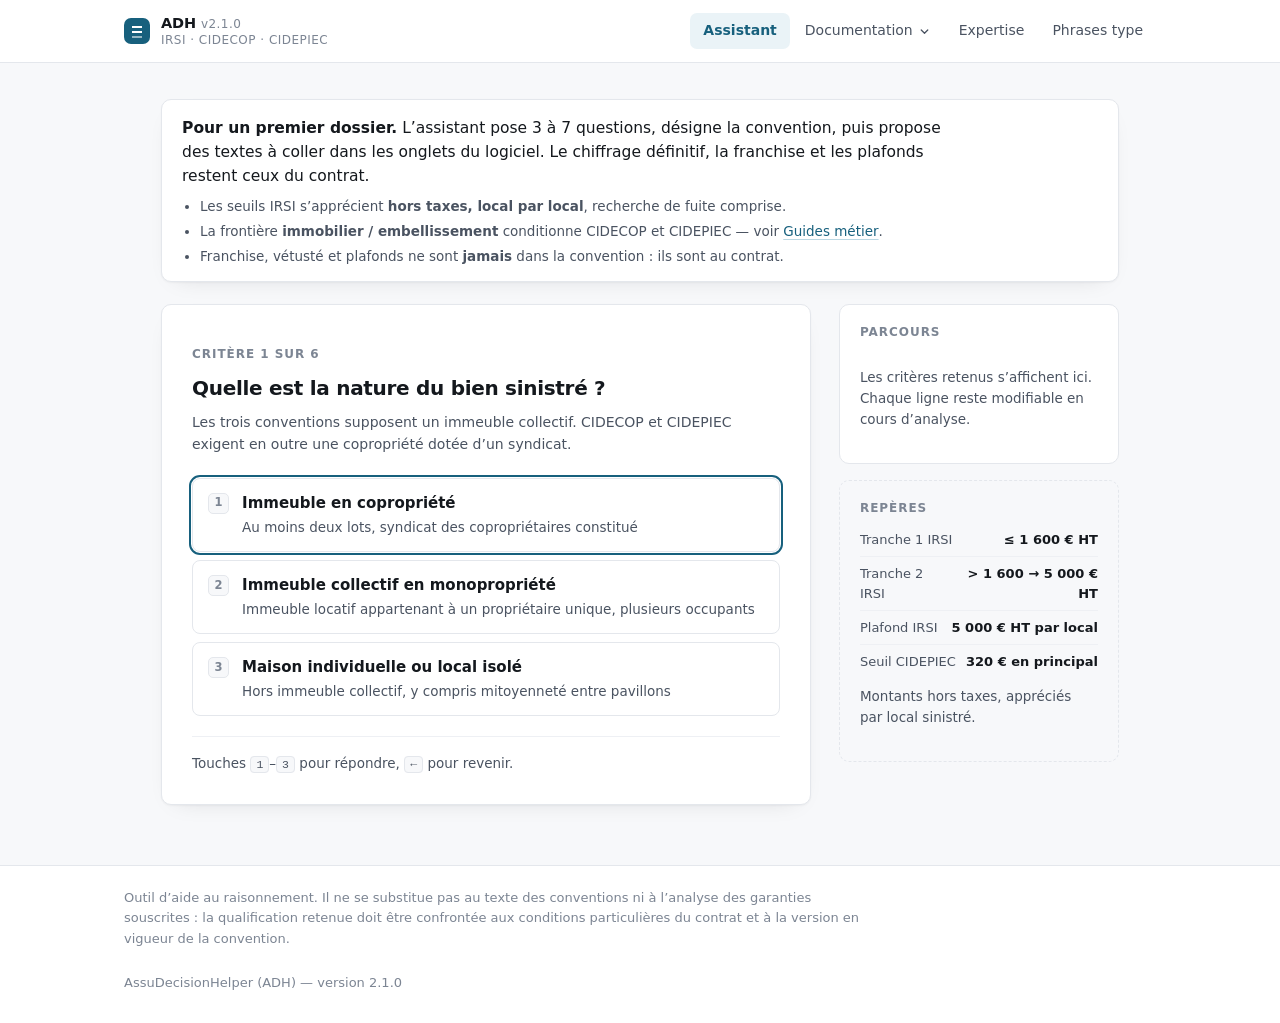
==== commit b1dac968: "Version 2.1.0" ====
--- a/index.html
+++ b/index.html
@@ -13,20 +13,14 @@
   <body>
     <header class="topbar">
       <div class="wrap topbar__inner">
-        <div class="brand">
+        <a class="brand" href="index.html">
           <span class="brand__mark" aria-hidden="true"></span>
           <span class="brand__text">
             <strong>ADH <span class="brand__version" id="brand-version"></span></strong>
             <span>IRSI · CIDECOP · CIDEPIEC</span>
           </span>
-        </div>
-        <nav class="tabs" aria-label="Sections">
-          <button class="tab is-active" data-view="assistant" type="button">Assistant</button>
-          <button class="tab" data-view="guides" type="button">Guides métier</button>
-          <button class="tab" data-view="fiches" type="button">Fiches conventions</button>
-          <button class="tab" data-view="sources" type="button">Sources</button>
-        </nav>
-        <a class="topbar__expertise" href="expertise.html">Expertise</a>
+        </a>
+        <nav class="nav" id="nav-principal" aria-label="Navigation principale"></nav>
       </div>
     </header>
 
@@ -182,6 +176,7 @@
     <script src="assets/guides.js"></script>
     <script src="assets/textes.js"></script>
     <script src="assets/parcours.js"></script>
+    <script src="assets/nav.js"></script>
     <script src="assets/app.js"></script>
   </body>
 </html>
--- a/assets/styles.css
+++ b/assets/styles.css
@@ -132,13 +132,6 @@
   letter-spacing: 0.04em;
 }
 
-.tabs {
-  display: flex;
-  gap: 4px;
-  flex-wrap: wrap;
-  flex: 1;
-}
-
 a.brand {
   text-decoration: none;
   color: inherit;
@@ -147,27 +140,15 @@
   text-decoration: none;
 }
 
-.topbar__expertise {
-  appearance: none;
-  font: inherit;
-  font-size: 14px;
-  font-weight: 600;
-  color: var(--accent);
-  text-decoration: none;
-  padding: 7px 14px;
-  border-radius: 7px;
-  border: 1px solid var(--accent-line);
-  background: var(--accent-soft);
-  flex: none;
+/* Navigation principale : rendue par assets/nav.js, donc identique partout.
+   Toutes les destinations portent la même classe .tab, qu'elles mènent à une
+   autre page ou à une vue de l'assistant. */
+.nav {
+  display: flex;
+  align-items: center;
+  gap: 2px;
+  flex-wrap: wrap;
   margin-left: auto;
-}
-.topbar__expertise:hover {
-  border-color: var(--accent);
-}
-.topbar__expertise.is-active {
-  background: var(--accent);
-  border-color: var(--accent);
-  color: #fff;
 }
 
 .tab {
@@ -180,15 +161,87 @@
   padding: 7px 13px;
   border-radius: 7px;
   cursor: pointer;
+  white-space: nowrap;
 }
 .tab:hover {
   background: var(--bg-soft);
   color: var(--ink);
 }
+.tab:focus-visible {
+  outline: 2px solid var(--accent);
+  outline-offset: -2px;
+}
 .tab.is-active {
   background: var(--accent-soft);
   color: var(--accent);
   font-weight: 600;
+}
+
+.nav__menu {
+  position: relative;
+}
+.nav__declencheur {
+  display: inline-flex;
+  align-items: center;
+  gap: 5px;
+}
+.nav__chevron {
+  width: 13px;
+  height: 13px;
+  flex: none;
+}
+@media (prefers-reduced-motion: no-preference) {
+  .nav__chevron {
+    transition: transform 0.15s ease;
+  }
+}
+.nav__menu.is-open .nav__chevron {
+  transform: rotate(180deg);
+}
+
+.nav__liste {
+  position: absolute;
+  top: calc(100% + 6px);
+  right: 0;
+  z-index: 20;
+  min-width: 250px;
+  margin: 0;
+  padding: 5px;
+  list-style: none;
+  background: var(--bg);
+  border: 1px solid var(--line);
+  border-radius: 9px;
+  box-shadow: var(--shadow);
+}
+/* Une entrée de menu est un bouton sur l'assistant et un lien ailleurs : sans
+   la remise à plat que porte .tab, le bouton garderait l'habillage natif et le
+   lien son soulignement, et les deux pages n'auraient pas le même menu. */
+.nav__item {
+  display: grid;
+  gap: 1px;
+  width: 100%;
+  text-align: left;
+  white-space: normal;
+  padding: 8px 11px;
+}
+.nav__item:hover,
+.nav__item:focus-visible {
+  background: var(--bg-soft);
+}
+.nav__item.is-active {
+  background: var(--accent-soft);
+}
+.nav__item-titre {
+  font-size: 14px;
+  color: var(--ink);
+}
+.nav__item.is-active .nav__item-titre {
+  color: var(--accent);
+}
+.nav__item-apercu {
+  font-size: 12px;
+  color: var(--ink-faint);
+  font-weight: 400;
 }
 
 /* ---------------- Mise en page ---------------- */
@@ -1004,6 +1057,11 @@
   display: grid;
   gap: 4px;
 }
+/* display: grid ci-dessus l'emporterait sur la feuille du navigateur : sans
+   cette règle, un champ masqué par l'attribut hidden resterait affiché. */
+.field[hidden] {
+  display: none;
+}
 .field__label {
   font-size: 12px;
   color: var(--ink-faint);
@@ -1171,32 +1229,62 @@
   margin: 0;
 }
 
-.exp-card--causes {
-  border-color: #e6cfa8;
-  background: #fffdf7;
+/* Grille des causes et circonstances : 10 colonnes, chaque champ déclarant sa
+   largeur en HTML via data-largeur. Sous 760 px on retombe à deux colonnes et
+   les largeurs ne s'appliquent plus, sinon un champ de 2/10 serait illisible. */
+.exp-champs {
+  display: grid;
+  gap: 12px 14px;
+  margin-bottom: 14px;
+  grid-template-columns: repeat(2, minmax(0, 1fr));
+}
+@media (min-width: 760px) {
+  .exp-champs {
+    grid-template-columns: repeat(10, minmax(0, 1fr));
+  }
+  /* Échelle complète : toute valeur de 1 à 10 a sa règle, pour qu’un
+     data-largeur écrit à la main ne puisse jamais rester sans effet. */
+  .exp-champs > [data-largeur='1'] {
+    grid-column: span 1;
+  }
+  .exp-champs > [data-largeur='2'] {
+    grid-column: span 2;
+  }
+  .exp-champs > [data-largeur='3'] {
+    grid-column: span 3;
+  }
+  .exp-champs > [data-largeur='4'] {
+    grid-column: span 4;
+  }
+  .exp-champs > [data-largeur='5'] {
+    grid-column: span 5;
+  }
+  .exp-champs > [data-largeur='6'] {
+    grid-column: span 6;
+  }
+  .exp-champs > [data-largeur='7'] {
+    grid-column: span 7;
+  }
+  .exp-champs > [data-largeur='8'] {
+    grid-column: span 8;
+  }
+  .exp-champs > [data-largeur='9'] {
+    grid-column: span 9;
+  }
+  .exp-champs > [data-largeur='10'] {
+    grid-column: span 10;
+  }
+}
+@media (max-width: 460px) {
+  .exp-champs {
+    grid-template-columns: minmax(0, 1fr);
+  }
 }
 
 .exp-grid {
   display: grid;
   gap: 12px;
   margin-bottom: 12px;
-}
-.exp-grid--2 {
-  grid-template-columns: 1fr 1fr;
-}
-.exp-grid--5 {
-  grid-template-columns: repeat(2, 1fr);
-}
-@media (min-width: 720px) {
-  .exp-grid--5 {
-    grid-template-columns: 0.7fr 1.2fr 1.4fr 1fr 1fr;
-  }
-}
-@media (max-width: 640px) {
-  .exp-grid--2,
-  .exp-grid--5 {
-    grid-template-columns: 1fr;
-  }
 }
 
 .saisie {
@@ -1204,6 +1292,10 @@
   background: #fdf7f7 !important;
 }
 
+.combo {
+  position: relative;
+  display: block;
+}
 .combo.is-open {
   z-index: 50;
 }
@@ -1219,21 +1311,20 @@
   height: 100%;
   border: 0;
   background: transparent;
+  color: var(--ink-soft);
   cursor: pointer;
   padding: 0;
-}
-.combo__chevron::before {
-  content: "";
+  display: grid;
+  place-items: center;
+}
+.combo__chevron svg {
+  width: 14px;
+  height: 14px;
   display: block;
-  width: 8px;
-  height: 8px;
-  margin: 0 auto;
-  border-right: 2px solid var(--ink-soft);
-  border-bottom: 2px solid var(--ink-soft);
-  transform: translateY(-2px) rotate(45deg);
-}
-.combo.is-open .combo__chevron::before {
-  transform: translateY(2px) rotate(-135deg);
+  transition: transform 0.12s ease;
+}
+.combo.is-open .combo__chevron svg {
+  transform: rotate(180deg);
 }
 .combo__list {
   position: absolute;
@@ -1271,56 +1362,53 @@
   font-size: 13.5px;
 }
 
+/* Champ calculé : bleu, et copiable d'un clic sur toute sa surface, comme une
+   carte de la page Phrases type. Pas de !important : .calcule est déclarée
+   après .field__input, elle l'emporte déjà — et les classes d'état pourraient
+   sinon ne plus rien peser. */
 .calcule,
 output.calcule {
   display: block;
-  border-color: #7aa7c9 !important;
-  background: #f3f8fc !important;
+  border-color: #7aa7c9;
+  background: #f3f8fc;
   min-height: 38px;
   white-space: pre-wrap;
 }
-.calcule-cell {
-  background: #f3f8fc;
-}
 .calcule-wrap {
   position: relative;
 }
+.calcule-wrap.has-texte {
+  cursor: pointer;
+}
+.calcule-wrap.has-texte:hover .calcule {
+  border-color: #5b90b8;
+  background: #eaf2f9;
+}
+.calcule-wrap.is-copie .calcule {
+  border-color: #b7dbcb;
+  background: #e8f0e9;
+}
+.calcule-wrap.is-echec .calcule {
+  border-color: #e6c2c2;
+  background: #fbeceb;
+}
+/* Place réservée au bouton (30 px + 5 px de marge) pour que le texte ne passe
+   pas dessous. */
 .calcule-wrap .calcule {
-  padding-right: 36px;
-}
+  padding-right: 42px;
+}
+/* Le bouton d'un champ calculé EST celui des cartes copiables : .calcule-copy
+   ne fait que le positionner. Aucune propriété d'apparence ici, sinon les deux
+   écrans n'auraient pas le même bouton. */
 .calcule-copy {
   position: absolute;
   top: 50%;
-  right: 4px;
+  right: 5px;
   transform: translateY(-50%);
-  width: 28px;
-  height: 28px;
-  display: grid;
-  place-items: center;
-  border: 0;
-  border-radius: 6px;
-  padding: 0;
-  background: transparent;
-  color: #4a7fa3;
-  cursor: pointer;
-  opacity: 0;
-  pointer-events: none;
-  transition: opacity 0.12s ease, background 0.12s ease, color 0.12s ease;
-}
-.calcule-wrap.has-texte:hover .calcule-copy,
-.calcule-wrap.has-texte:focus-within .calcule-copy,
-.calcule-copy:focus-visible {
-  opacity: 1;
-  pointer-events: auto;
-}
-.calcule-copy:hover,
-.calcule-copy:focus-visible {
-  background: #e4eef6;
-  color: #2f5f82;
-}
-.calcule-copy.is-copied {
-  background: #e8f0e9;
-  color: #2f6b45;
+}
+/* Rien à copier, pas de bouton : c'est un comportement, pas un style. */
+.calcule-wrap:not(.has-texte) .calcule-copy {
+  display: none;
 }
 .calcule-wrap:has(.exp-texte) .calcule-copy {
   top: 8px;
@@ -1343,54 +1431,298 @@
   margin-top: 12px;
 }
 
-.exp-verif-liste {
+.exp-copies {
   display: grid;
   gap: 8px;
 }
-.exp-copie {
+
+.exp-pile {
+  display: grid;
+  gap: 12px;
+}
+.exp-poste {
+  display: grid;
+  gap: 8px;
+  padding-bottom: 12px;
+  border-bottom: 1px solid var(--line-soft);
+}
+.exp-poste:last-child {
+  border-bottom: 0;
+  padding-bottom: 0;
+}
+.exp-poste__ligne {
+  display: grid;
+  gap: 4px;
+}
+.exp-poste__label {
+  font-size: 12px;
+  color: var(--ink-faint);
+}
+/* ---------------- Phrases type ---------------- */
+
+.phrases-cols {
+  display: grid;
+  gap: 16px;
+  grid-template-columns: repeat(auto-fit, minmax(340px, 1fr));
+  align-items: start;
+}
+/* C'est le gap de la grille qui espace les sections : la marge de .exp-card
+   s'y ajouterait et doublerait l'écart entre deux rangées. */
+.phrases-cols > .exp-card {
+  margin-bottom: 0;
+}
+.phrases-pile {
+  display: grid;
+  gap: 8px;
+}
+
+/* Carte copiable : le texte, et le bouton en haut à droite. Le padding droit
+   réserve la place du bouton pour que le texte ne passe pas dessous. */
+.copie {
+  position: relative;
   background: var(--bg-soft);
   border: 1px solid var(--line);
   border-radius: 8px;
-  padding: 12px 14px;
+  padding: 12px 46px 12px 14px;
+  cursor: pointer;
+  transition: background 0.12s ease, border-color 0.12s ease;
+}
+.copie:hover {
+  background: #eceef2;
+}
+.copie.is-copie {
+  background: #e8f0e9;
+  border-color: #b7dbcb;
+}
+.copie.is-echec {
+  background: #fbeceb;
+  border-color: #e6c2c2;
+}
+.copie__texte {
+  margin: 0;
   font-size: 14px;
   line-height: 1.5;
   color: var(--ink);
+  white-space: pre-wrap;
+}
+.copie__bouton {
+  position: absolute;
+  top: 8px;
+  right: 8px;
+  display: grid;
+  place-items: center;
+  width: 30px;
+  height: 30px;
+  padding: 0;
+  appearance: none;
+  border: 1px solid var(--line);
+  border-radius: 7px;
+  background: var(--bg);
+  color: var(--ink-faint);
   cursor: pointer;
-  white-space: pre-wrap;
-}
-.exp-copie:hover {
-  background: #eceef2;
-}
-.exp-copie:focus-visible {
+}
+.copie__bouton:hover {
+  color: var(--accent);
+  border-color: var(--accent-line);
+}
+.copie__bouton:focus-visible {
   outline: 2px solid var(--accent);
   outline-offset: 1px;
 }
-.exp-copie.is-copied {
-  background: #e8f0e9;
+.copie__bouton.is-fait {
+  color: var(--cidecop);
   border-color: #b7dbcb;
-}
-
-.exp-pile {
-  display: grid;
-  gap: 12px;
-}
-.exp-poste {
-  display: grid;
+  background: var(--cidecop-bg);
+}
+.copie__icone {
+  width: 15px;
+  height: 15px;
+  grid-area: 1 / 1;
+}
+/* Les deux icônes se superposent dans la même cellule : on bascule laquelle
+   est visible, sans que le bouton change de taille. */
+.copie__icone--fait,
+.copie__bouton.is-fait .copie__icone--copier {
+  opacity: 0;
+  transform: scale(0.7);
+}
+.copie__bouton.is-fait .copie__icone--fait {
+  opacity: 1;
+  transform: scale(1);
+}
+@media (prefers-reduced-motion: no-preference) {
+  .copie__icone {
+    transition: opacity 0.15s ease, transform 0.15s ease;
+  }
+}
+
+/* Squelettes d'attente : occupent la place du contenu à venir, pour que le
+   formulaire ne saute pas au moment où les données arrivent. */
+.skel {
+  display: block;
+  border-radius: 6px;
+  background: linear-gradient(90deg, var(--line-soft) 25%, var(--line) 37%, var(--line-soft) 63%);
+  background-size: 400% 100%;
+  animation: skel-glisse 1.4s ease-in-out infinite;
+}
+.skel--champ {
+  height: 38px;
+  border-radius: 8px;
+}
+.skel--label {
+  height: 10px;
+  margin-bottom: 2px;
+}
+.skel--texte {
+  height: 13px;
+  margin-bottom: 8px;
+}
+.skel--bloc {
+  height: 76px;
+  border-radius: 8px;
+}
+@keyframes skel-glisse {
+  from {
+    background-position: 100% 0;
+  }
+  to {
+    background-position: 0 0;
+  }
+}
+@media (prefers-reduced-motion: reduce) {
+  .skel {
+    animation: none;
+    background: var(--line-soft);
+  }
+}
+
+.exp-poste__note {
+  margin: 0;
+  font-size: 12.5px;
+  line-height: 1.5;
+  color: var(--ink-soft);
+}
+
+/* Qualité de la donnée : verifie / source_secondaire / deduit / a_verifier. */
+.exp-statut {
+  justify-self: start;
+  font-size: 11px;
+  font-weight: 600;
+  letter-spacing: 0.04em;
+  text-transform: uppercase;
+  padding: 2px 8px;
+  border-radius: 20px;
+  border: 1px solid var(--neutre);
+  color: var(--neutre);
+  background: var(--neutre-bg);
+}
+.exp-statut--verifie {
+  border-color: #b7dbcb;
+  color: var(--cidecop);
+  background: var(--cidecop-bg);
+}
+.exp-statut--deduit,
+.exp-statut--source_secondaire {
+  border-color: #e0cba6;
+  color: var(--cidepiec);
+  background: var(--cidepiec-bg);
+}
+.exp-statut--a_verifier {
+  border-color: #e6c2c2;
+  color: #96341f;
+  background: #fbeceb;
+}
+
+.exp-detail {
+  font-size: 13px;
+  border: 1px solid var(--line);
+  border-radius: 8px;
+  background: var(--bg-soft);
+}
+.exp-detail > summary {
+  cursor: pointer;
+  padding: 7px 12px;
+  font-size: 12.5px;
+  color: var(--accent);
+}
+.exp-detail > summary:focus-visible {
+  outline: 2px solid var(--accent);
+  outline-offset: 1px;
+}
+.exp-detail__liste {
+  margin: 0;
+  padding: 0 12px 10px;
+  display: grid;
+  gap: 2px 12px;
+  grid-template-columns: minmax(7em, auto) 1fr;
+}
+.exp-detail__liste dt {
+  font-size: 12px;
+  color: var(--ink-faint);
+}
+.exp-detail__liste dd {
+  margin: 0;
+  line-height: 1.45;
+}
+
+.exp-motif {
+  margin: 12px 0 0;
+  font-size: 13px;
+  color: var(--ink-soft);
+}
+.exp-source {
+  display: grid;
+  gap: 6px;
+  margin-top: 12px;
+}
+.exp-source:empty {
+  margin-top: 0;
+}
+.exp-source__entete {
+  display: flex;
+  align-items: center;
   gap: 8px;
-  padding-bottom: 12px;
-  border-bottom: 1px solid var(--line-soft);
-}
-.exp-poste:last-child {
-  border-bottom: 0;
-  padding-bottom: 0;
-}
-.exp-poste__ligne {
-  display: grid;
-  gap: 4px;
-}
-.exp-poste__label {
-  font-size: 12px;
-  color: var(--ink-faint);
+}
+.exp-source__corps {
+  margin: 0;
+  font-size: 13px;
+  line-height: 1.5;
+}
+.exp-source__corps--absente {
+  color: var(--ink-faint);
+}
+.exp-source__meta {
+  color: var(--ink-faint);
+}
+.exp-source__remarque {
+  margin: 0;
+  font-size: 12.5px;
+  line-height: 1.5;
+  color: var(--ink-soft);
+  border-left: 2px solid var(--line);
+  padding-left: 10px;
+}
+
+.exp-vigilance {
+  display: grid;
+  gap: 6px;
+  margin-top: 14px;
+  padding-top: 14px;
+  border-top: 1px solid var(--line-soft);
+}
+.exp-vigilance:empty {
+  margin-top: 0;
+  padding-top: 0;
+  border-top: 0;
+}
+.exp-vigilance__liste {
+  margin: 0;
+  padding-left: 18px;
+  display: grid;
+  gap: 6px;
+  font-size: 12.5px;
+  line-height: 1.5;
+  color: var(--ink-soft);
 }
 
 .pagehead code {
@@ -1455,7 +1787,6 @@
   .dossier,
   .texte__barre .btn,
   .montant-aide,
-  .topbar__expertise,
   .exp-card__head .btn {
     display: none !important;
   }
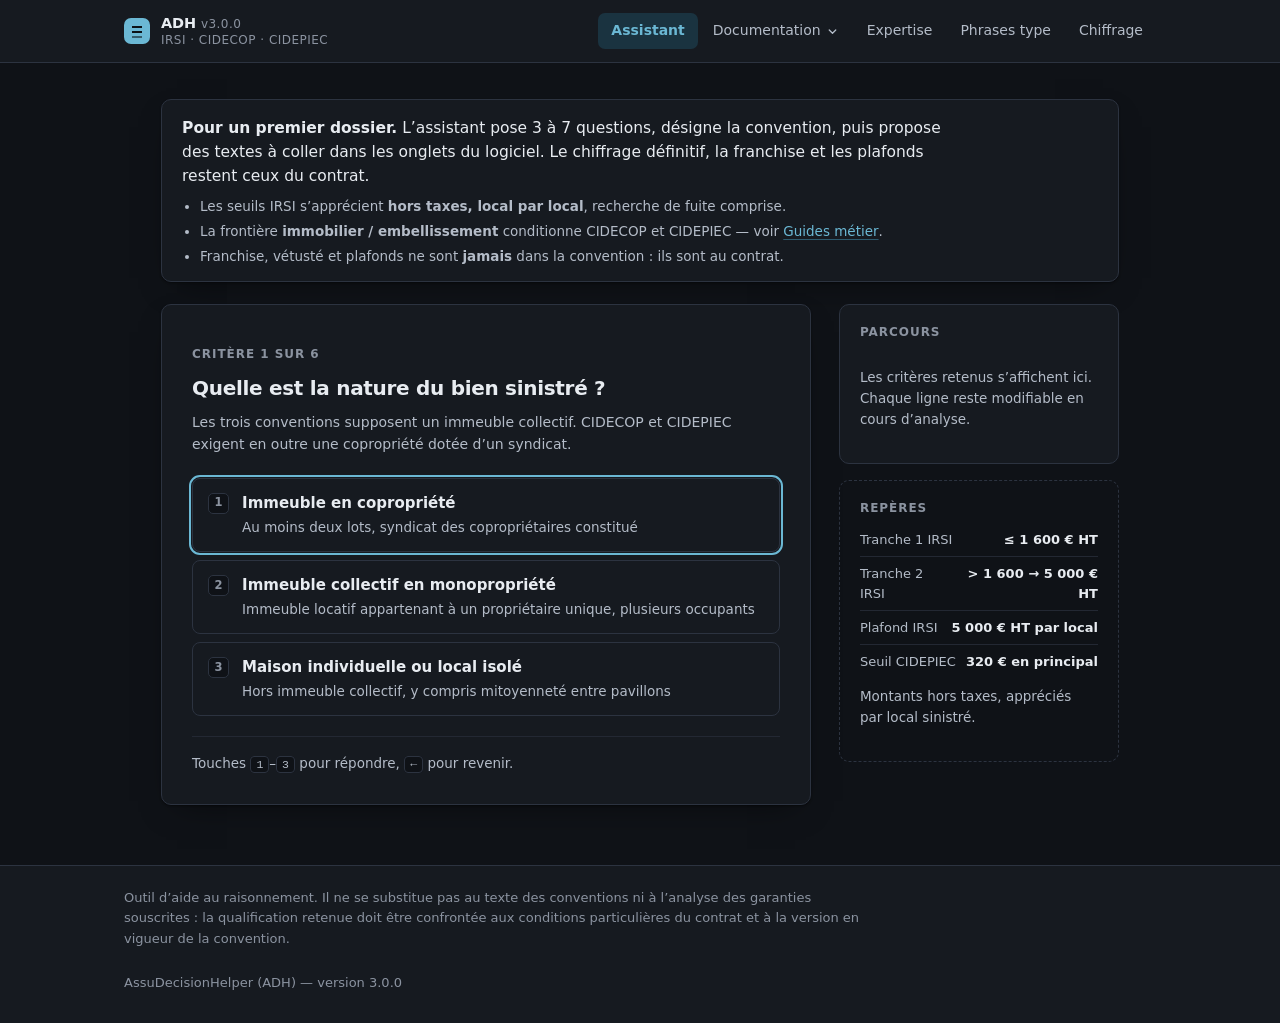
==== commit 9c568501: "Version 3.0.0 - Dark theme" ====
--- a/index.html
+++ b/index.html
@@ -3,6 +3,7 @@
   <head>
     <meta charset="utf-8" />
     <meta name="viewport" content="width=device-width, initial-scale=1" />
+    <meta name="theme-color" content="#0f1217" />
     <title>ADH — AssuDecisionHelper · IRSI · CIDECOP · CIDEPIEC</title>
     <meta
       name="description"
--- a/assets/styles.css
+++ b/assets/styles.css
@@ -1,31 +1,55 @@
 /* ============================================================
    Aide à la décision conventionnelle — feuille de style
-   Parti pris : clair, sobre, dense en information mais aéré.
+   Parti pris : sombre, sobre, dense en information mais aéré.
    ============================================================ */
 
 :root {
-  --ink: #14181d;
-  --ink-soft: #4a5361;
-  --ink-faint: #7c8593;
-  --line: #e4e7ec;
-  --line-soft: #eef0f4;
-  --bg: #ffffff;
-  --bg-soft: #f7f8fa;
-  --accent: #17607d;
-  --accent-soft: #eaf3f7;
-  --accent-line: #bcd8e3;
-
-  --irsi: #17607d;
-  --irsi-bg: #eaf3f7;
-  --cidecop: #1d6b52;
-  --cidecop-bg: #e9f4ef;
-  --cidepiec: #8a5314;
-  --cidepiec-bg: #fbf1e3;
-  --neutre: #5a6472;
-  --neutre-bg: #f2f4f7;
+  color-scheme: dark;
+
+  --ink: #e8ecf1;
+  --ink-soft: #b4bcc8;
+  --ink-faint: #8b93a0;
+  --line: #2c3340;
+  --line-soft: #232833;
+  --bg: #161a20;
+  --bg-soft: #0f1217;
+  --accent: #6bb8d4;
+  --accent-soft: #1a3340;
+  --accent-line: #2d5a6e;
+  --accent-strong: #8ccce2;
+  --on-accent: #0c1216;
+
+  --irsi: #6bb8d4;
+  --irsi-bg: #1a3340;
+  --cidecop: #6ec9a8;
+  --cidecop-bg: #17352c;
+  --cidepiec: #e0b06a;
+  --cidepiec-bg: #3a2c16;
+  --neutre: #9aa3b0;
+  --neutre-bg: #222830;
+
+  --saisie-bg: #2a1c1c;
+  --saisie-line: #8a5555;
+  --calcule-bg: #1a2833;
+  --calcule-line: #4a7fa3;
+  --calcule-hover-bg: #213445;
+  --calcule-hover-line: #6aa0c4;
+  --ok-bg: #1c3328;
+  --ok-line: #4a8a6e;
+  --warn-bg: #332a16;
+  --warn-line: #a08040;
+  --warn-ink: #e0b06a;
+  --danger-bg: #331c1c;
+  --danger-line: #8a5555;
+  --danger-ink: #e08a7a;
+  --hover-lift: #1e242c;
+  --callout-bg: #2a2518;
+  --callout-line: #6a5a30;
+  --callout-ink: #e0b06a;
+  --callout-mark: #c4a04a;
 
   --radius: 10px;
-  --shadow: 0 1px 2px rgba(20, 24, 29, 0.04), 0 8px 24px -16px rgba(20, 24, 29, 0.18);
+  --shadow: 0 1px 2px rgba(0, 0, 0, 0.45), 0 12px 32px -16px rgba(0, 0, 0, 0.6);
 }
 
 * {
@@ -33,6 +57,7 @@
 }
 
 html {
+  color-scheme: dark;
   -webkit-text-size-adjust: 100%;
 }
 
@@ -112,8 +137,8 @@
   position: absolute;
   inset: 8px 8px auto 8px;
   height: 2px;
-  background: #fff;
-  box-shadow: 0 5px 0 #fff, 0 10px 0 rgba(255, 255, 255, 0.55);
+  background: var(--on-accent);
+  box-shadow: 0 5px 0 var(--on-accent), 0 10px 0 color-mix(in srgb, var(--on-accent) 55%, transparent);
 }
 
 .brand__text {
@@ -338,7 +363,7 @@
 }
 .option:hover {
   border-color: var(--accent-line);
-  background: #fcfdfe;
+  background: var(--hover-lift);
 }
 .option:focus-visible {
   outline: 2px solid var(--accent);
@@ -372,7 +397,7 @@
 .option--hinted .option__key {
   background: var(--accent);
   border-color: var(--accent);
-  color: #fff;
+  color: var(--on-accent);
 }
 
 .option__body {
@@ -438,16 +463,16 @@
 }
 .btn:hover {
   border-color: var(--accent-line);
-  background: #fcfdfe;
+  background: var(--hover-lift);
 }
 .btn--primary {
   background: var(--accent);
   border-color: var(--accent);
-  color: #fff;
+  color: var(--on-accent);
 }
 .btn--primary:hover {
-  background: #14556f;
-  border-color: #14556f;
+  background: var(--accent-strong);
+  border-color: var(--accent-strong);
 }
 .btn--tiny {
   font-size: 12.5px;
@@ -594,7 +619,7 @@
   font-weight: 600;
   padding: 2px 8px;
   border-radius: 20px;
-  background: rgba(255, 255, 255, 0.75);
+  background: color-mix(in srgb, var(--bg) 75%, transparent);
   border: 1px solid var(--tone-line, var(--accent-line));
   color: var(--tone, var(--accent));
 }
@@ -692,16 +717,16 @@
 }
 
 .callout {
-  background: #fffdf7;
-  border: 1px solid #f0e4c8;
+  background: var(--callout-bg);
+  border: 1px solid var(--callout-line);
   border-radius: 8px;
   padding: 14px 16px;
 }
 .callout > h3 {
-  color: #8a6b14;
+  color: var(--callout-ink);
 }
 .callout .list li::before {
-  background: #d9bb6a;
+  background: var(--callout-mark);
 }
 
 .spotlight {
@@ -736,7 +761,7 @@
 .result__foot {
   padding: 18px 30px 22px;
   border-top: 1px solid var(--line-soft);
-  background: #fcfcfd;
+  background: var(--bg);
   display: flex;
   gap: 10px;
   flex-wrap: wrap;
@@ -844,8 +869,8 @@
 /* ---------------- Sources ---------------- */
 
 .reserves {
-  background: #fffdf7;
-  border: 1px solid #f0e4c8;
+  background: var(--callout-bg);
+  border: 1px solid var(--callout-line);
   border-radius: var(--radius);
   padding: 20px 24px 22px;
   margin-bottom: 30px;
@@ -855,7 +880,7 @@
   font-weight: 600;
   letter-spacing: 0.08em;
   text-transform: uppercase;
-  color: #8a6b14;
+  color: var(--callout-ink);
   margin: 0 0 14px;
 }
 .reserves__list {
@@ -1179,9 +1204,9 @@
 /* ---------------- Expertise (formulaire) ---------------- */
 
 .exp-erreur {
-  background: #fdf2f2;
-  border: 1px solid #e8b4b4;
-  color: #8a2b2b;
+  background: var(--danger-bg);
+  border: 1px solid var(--danger-line);
+  color: var(--danger-ink);
   border-radius: var(--radius);
   padding: 12px 16px;
   margin-bottom: 18px;
@@ -1281,6 +1306,42 @@
   }
 }
 
+/* Cases des variantes de modèle. Elles partagent la rangée des champs voisins
+   mais n'ont pas d'étiquette au-dessus : sans align-self, la coche se
+   retrouverait à hauteur du libellé « Nom de la tempête » et non de sa saisie.
+   D'où la boîte verticale d'un .field__input — mêmes marges, cadre transparent
+   — collée en bas de la cellule : la coche tombe alors sur la ligne de saisie.
+   Comme .field, il faut aussi rendre l'attribut hidden à nouveau décisif. */
+.exp-cases {
+  display: flex;
+  flex-wrap: wrap;
+  align-items: center;
+  gap: 8px 20px;
+  align-self: end;
+  padding: 7px 0;
+  border: 1px solid transparent;
+}
+.exp-cases[hidden] {
+  display: none;
+}
+.exp-case {
+  display: inline-flex;
+  align-items: center;
+  gap: 8px;
+  font-size: 13px;
+  cursor: pointer;
+}
+.exp-case input {
+  width: 16px;
+  height: 16px;
+  margin: 0;
+  accent-color: var(--accent);
+}
+.exp-case input:focus-visible {
+  outline: 2px solid var(--accent);
+  outline-offset: 1px;
+}
+
 .exp-grid {
   display: grid;
   gap: 12px;
@@ -1288,8 +1349,8 @@
 }
 
 .saisie {
-  border-color: #d98a8a !important;
-  background: #fdf7f7 !important;
+  border-color: var(--saisie-line) !important;
+  background: var(--saisie-bg) !important;
 }
 
 .combo {
@@ -1369,8 +1430,8 @@
 .calcule,
 output.calcule {
   display: block;
-  border-color: #7aa7c9;
-  background: #f3f8fc;
+  border-color: var(--calcule-line);
+  background: var(--calcule-bg);
   min-height: 38px;
   white-space: pre-wrap;
 }
@@ -1381,16 +1442,16 @@
   cursor: pointer;
 }
 .calcule-wrap.has-texte:hover .calcule {
-  border-color: #5b90b8;
-  background: #eaf2f9;
+  border-color: var(--calcule-hover-line);
+  background: var(--calcule-hover-bg);
 }
 .calcule-wrap.is-copie .calcule {
-  border-color: #b7dbcb;
-  background: #e8f0e9;
+  border-color: var(--ok-line);
+  background: var(--ok-bg);
 }
 .calcule-wrap.is-echec .calcule {
-  border-color: #e6c2c2;
-  background: #fbeceb;
+  border-color: var(--danger-line);
+  background: var(--danger-bg);
 }
 /* Place réservée au bouton (30 px + 5 px de marge) pour que le texte ne passe
    pas dessous. */
@@ -1416,9 +1477,9 @@
 }
 
 .exp-texte {
-  border: 1px solid #7aa7c9;
+  border: 1px solid var(--calcule-line);
   border-radius: 7px;
-  background: #f3f8fc;
+  background: var(--calcule-bg);
   padding: 12px 14px;
   font-size: 14px;
   line-height: 1.55;
@@ -1488,15 +1549,15 @@
   transition: background 0.12s ease, border-color 0.12s ease;
 }
 .copie:hover {
-  background: #eceef2;
+  background: var(--hover-lift);
 }
 .copie.is-copie {
-  background: #e8f0e9;
-  border-color: #b7dbcb;
+  background: var(--ok-bg);
+  border-color: var(--ok-line);
 }
 .copie.is-echec {
-  background: #fbeceb;
-  border-color: #e6c2c2;
+  background: var(--danger-bg);
+  border-color: var(--danger-line);
 }
 .copie__texte {
   margin: 0;
@@ -1531,7 +1592,7 @@
 }
 .copie__bouton.is-fait {
   color: var(--cidecop);
-  border-color: #b7dbcb;
+  border-color: var(--ok-line);
   background: var(--cidecop-bg);
 }
 .copie__icone {
@@ -1617,20 +1678,20 @@
   background: var(--neutre-bg);
 }
 .exp-statut--verifie {
-  border-color: #b7dbcb;
+  border-color: var(--ok-line);
   color: var(--cidecop);
   background: var(--cidecop-bg);
 }
 .exp-statut--deduit,
 .exp-statut--source_secondaire {
-  border-color: #e0cba6;
+  border-color: var(--warn-line);
   color: var(--cidepiec);
   background: var(--cidepiec-bg);
 }
 .exp-statut--a_verifier {
-  border-color: #e6c2c2;
-  color: #96341f;
-  background: #fbeceb;
+  border-color: var(--danger-line);
+  color: var(--danger-ink);
+  background: var(--danger-bg);
 }
 
 .exp-detail {
@@ -1736,6 +1797,251 @@
 textarea.field__input {
   resize: vertical;
   min-height: 58px;
+}
+
+.exp-indic-contrat {
+  margin-top: 16px;
+}
+#exp-indic-contrat-corps {
+  display: grid;
+  gap: 8px;
+}
+#exp-indic-contrat-corps .copie__texte {
+  font-size: 13.5px;
+}
+
+/* ---------------- Aide chiffrage (barre sous le formulaire) ---------------- */
+
+.exp-dock {
+  margin: 8px 0 28px;
+  background: var(--bg);
+  border: 1px solid var(--line);
+  border-radius: var(--radius);
+  box-shadow: var(--shadow);
+  overflow: hidden;
+}
+.exp-dock__barre {
+  display: flex;
+  flex-wrap: wrap;
+  gap: 2px;
+  padding: 8px 10px;
+  background: var(--bg-soft);
+  border-bottom: 1px solid var(--line);
+}
+.exp-dock.is-replie .exp-dock__barre {
+  border-bottom: 0;
+}
+.exp-dock__cat {
+  appearance: none;
+  border: 0;
+  background: none;
+  font: inherit;
+  font-size: 13.5px;
+  color: var(--ink-soft);
+  padding: 7px 14px;
+  border-radius: 7px;
+  cursor: pointer;
+}
+.exp-dock__cat:hover {
+  background: var(--bg);
+  color: var(--ink);
+}
+.exp-dock__cat:focus-visible {
+  outline: 2px solid var(--accent);
+  outline-offset: -2px;
+}
+.exp-dock__cat.is-active {
+  background: var(--accent-soft);
+  color: var(--accent);
+  font-weight: 600;
+}
+.exp-dock__panneau {
+  padding: 18px 20px 20px;
+  display: grid;
+  gap: 22px;
+}
+.exp-chiffrage__bloc h3 {
+  font-size: 13px;
+  font-weight: 650;
+  letter-spacing: 0.08em;
+  text-transform: uppercase;
+  color: var(--ink-faint);
+  margin: 0 0 12px;
+}
+.exp-chiffrage__grille {
+  display: grid;
+  gap: 12px;
+  grid-template-columns: repeat(auto-fit, minmax(220px, 1fr));
+  align-items: start;
+}
+.exp-tva {
+  background: var(--bg-soft);
+  border: 1px solid var(--line);
+  border-radius: 8px;
+  padding: 14px 16px 12px;
+}
+.exp-tva__taux {
+  font-size: 22px;
+  font-weight: 650;
+  letter-spacing: -0.02em;
+  color: var(--accent);
+  line-height: 1.15;
+}
+.exp-tva__titre {
+  margin: 2px 0 10px;
+  font-size: 13.5px;
+  font-weight: 600;
+  color: var(--ink);
+}
+.exp-chiffrage__liste {
+  margin: 0;
+  padding-left: 18px;
+  display: grid;
+  gap: 6px;
+  font-size: 13.5px;
+  line-height: 1.5;
+  color: var(--ink-soft);
+}
+.exp-tva .exp-chiffrage__liste {
+  font-size: 13px;
+}
+.exp-chiffrage__vide {
+  margin: 0;
+}
+
+@media print {
+  .exp-dock {
+    display: none !important;
+  }
+}
+
+/* ---------------- Page Chiffrage ---------------- */
+
+.chf-layout {
+  display: grid;
+  gap: 16px;
+  align-items: start;
+}
+@media (min-width: 960px) {
+  .chf-layout {
+    grid-template-columns: minmax(280px, 1fr) minmax(0, 1.4fr) minmax(240px, 0.9fr);
+  }
+  .chf-aide {
+    display: grid;
+    gap: 16px;
+    align-content: start;
+  }
+  .chf-aide > .exp-card {
+    margin-bottom: 0;
+  }
+}
+.chf-recherche__champ {
+  margin-bottom: 10px;
+}
+.chf-compteur {
+  margin: 0 0 10px;
+}
+.chf-resultats {
+  list-style: none;
+  margin: 0;
+  padding: 0;
+  display: grid;
+  gap: 6px;
+}
+.chf-resultat__btn {
+  appearance: none;
+  width: 100%;
+  border: 1px solid var(--line);
+  border-radius: 8px;
+  background: var(--bg-soft);
+  padding: 12px 14px;
+  cursor: pointer;
+  text-align: left;
+  display: grid;
+  gap: 4px;
+  font: inherit;
+  color: inherit;
+}
+.chf-resultat__btn:hover {
+  background: var(--hover-lift);
+  border-color: var(--accent-line);
+}
+.chf-resultat__btn.is-active {
+  background: var(--accent-soft);
+  border-color: var(--accent-line);
+}
+.chf-resultat__btn:focus-visible {
+  outline: 2px solid var(--accent);
+  outline-offset: 1px;
+}
+.chf-resultat__titre {
+  font-weight: 600;
+  font-size: 14.5px;
+}
+.chf-resultat__montant {
+  font-size: 13px;
+  color: var(--ink-soft);
+}
+.chf-postes {
+  display: grid;
+  gap: 12px;
+}
+.chf-poste {
+  border: 1px solid var(--line);
+  border-radius: 8px;
+  padding: 14px 16px 12px;
+  background: var(--bg-soft);
+}
+.chf-poste--principal {
+  border-color: var(--accent-line);
+  background: var(--accent-soft);
+}
+.chf-poste__entete {
+  display: flex;
+  justify-content: space-between;
+  align-items: baseline;
+  gap: 12px;
+  flex-wrap: wrap;
+  margin-bottom: 8px;
+}
+.chf-poste__libelle {
+  margin: 0;
+  font-size: 14.5px;
+  font-weight: 600;
+}
+.chf-poste__montant {
+  font-size: 18px;
+  font-weight: 650;
+  color: var(--accent);
+  font-variant-numeric: tabular-nums;
+  white-space: nowrap;
+}
+.chf-poste__note {
+  margin: 0 0 10px;
+}
+.chf-poste__copie {
+  margin-top: 4px;
+}
+.chf-poste__copie .copie__texte {
+  font-size: 13px;
+}
+.chf-contrat__ref {
+  margin: 0 0 12px;
+  line-height: 1.45;
+}
+.chf-contrat__ref strong {
+  color: var(--ink);
+  font-weight: 600;
+}
+.chf-contrat__alerte {
+  margin: 0;
+}
+#chf-contrat-corps {
+  display: grid;
+  gap: 8px;
+}
+#chf-contrat-corps .copie__texte {
+  font-size: 13.5px;
 }
 
 /* ---------------- Pied de page ---------------- */
